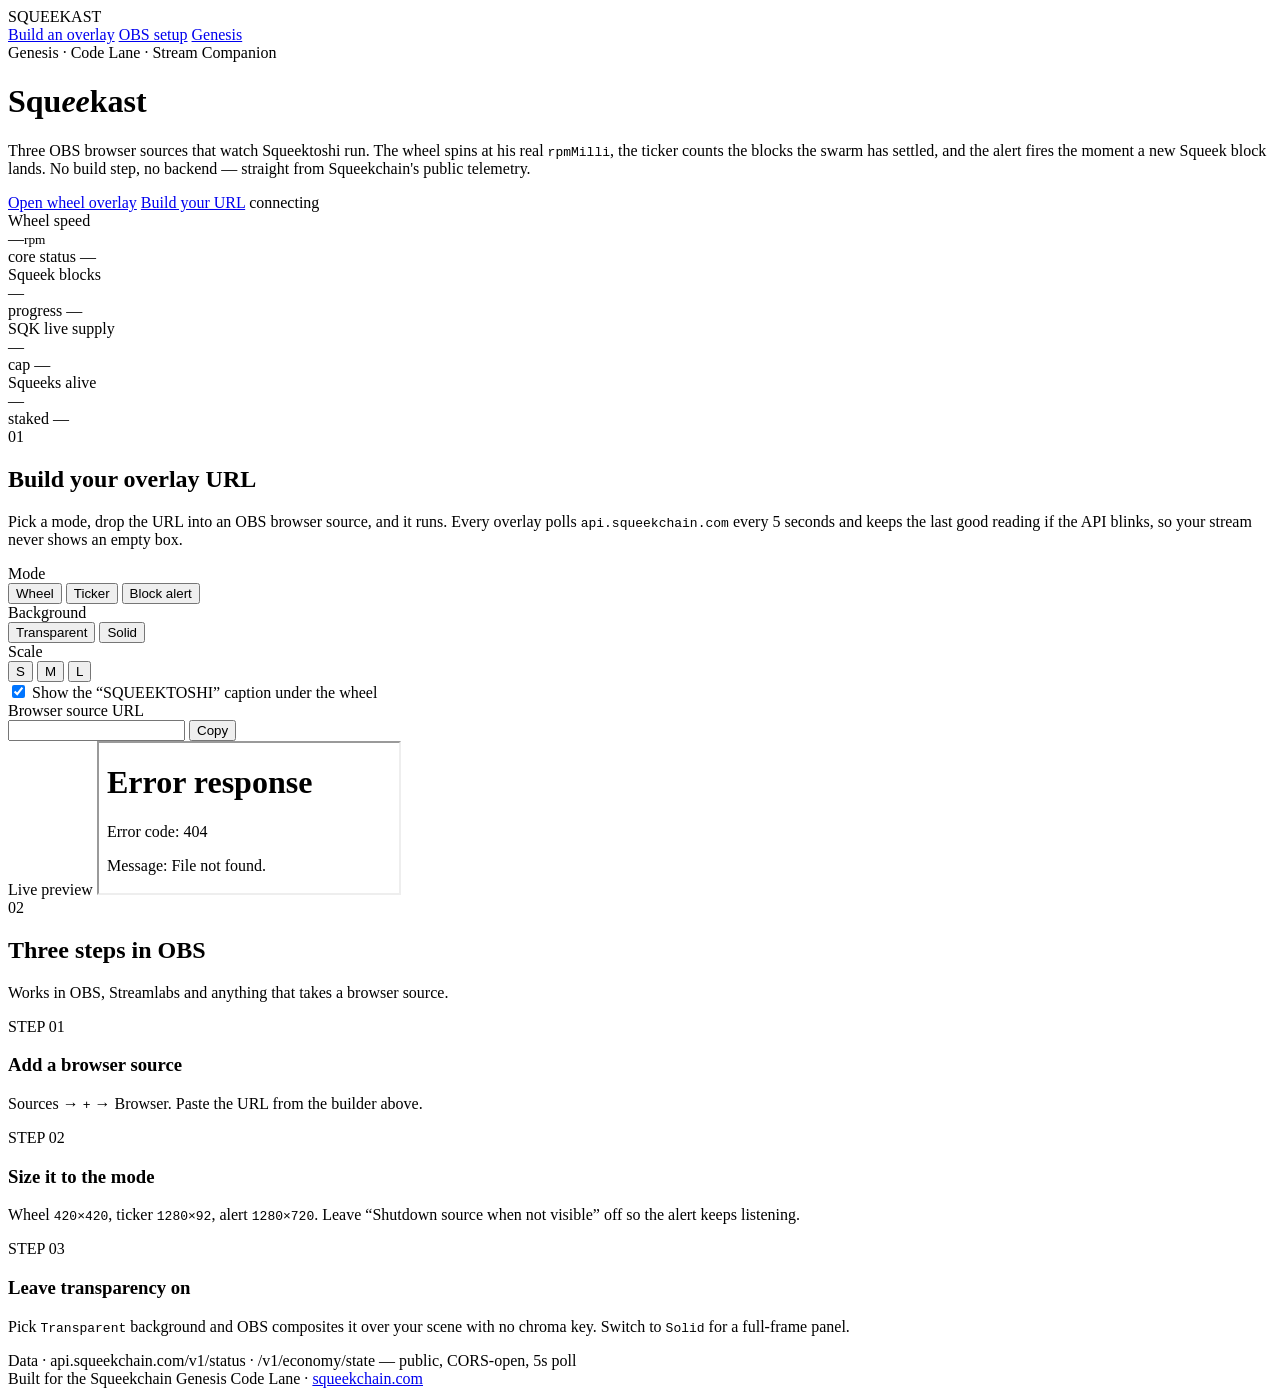
==== index.html @ b4c5d48c "Add index.html" ====
<!DOCTYPE html>
<html lang="en">
<head>
<meta charset="utf-8">
<meta name="viewport" content="width=device-width, initial-scale=1">
<title>Squeekast — livestream overlays for the hamster economy</title>
<meta name="description" content="Three OBS browser-source overlays that read Squeektoshi's wheel live: a spinning LED wheel, a mining ticker and a new-block alert. Built on Squeekchain's public telemetry.">
<meta name="squeekchain-verify" content="sqk-code-PENDING">
<link rel="icon" href="data:image/svg+xml,<svg xmlns='http://www.w3.org/2000/svg' viewBox='0 0 32 32'><circle cx='16' cy='16' r='13' fill='none' stroke='%23a85b2b' stroke-width='3' stroke-dasharray='3 4'/></svg>">
<link rel="stylesheet" href="assets/styles.css">
</head>
<body class="dots">

<div class="wrap">
  <nav class="nav">
    <div class="nav__brand"><i></i>SQUEEKAST</div>
    <div class="nav__links">
      <a href="#builder">Build an overlay</a>
      <a href="#setup">OBS setup</a>
      <a href="https://squeekchain.com/genesis/code" target="_blank" rel="noopener">Genesis</a>
    </div>
  </div>

  <header class="hero">
    <div class="eyebrow">Genesis · Code Lane · Stream Companion</div>
    <h1>Squ<em>ee</em>kast</h1>
    <p class="pitch">
      Three OBS browser sources that watch Squeektoshi run. The wheel spins at his real
      <code>rpmMilli</code>, the ticker counts the blocks the swarm has settled, and the alert
      fires the moment a new Squeek block lands. No build step, no backend — straight from
      Squeekchain's public telemetry.
    </p>
    <div class="actions">
      <a class="btn" href="overlay.html?o=wheel&bg=0" target="_blank" rel="noopener">Open wheel overlay</a>
      <a class="btn btn--ghost" href="#builder">Build your URL</a>
      <span class="pill" id="conn-pill" data-state="idle"><i></i><span id="conn-text">connecting</span></span>
    </div>
  </header>

  <section class="strip" aria-label="Live Squeekchain telemetry">
    <div class="stat">
      <div class="stat__k">Wheel speed</div>
      <div class="stat__v"><span id="s-rpm">—</span><small>rpm</small></div>
      <div class="stat__s" id="s-core">core status —</div>
    </div>
    <div class="stat">
      <div class="stat__k">Squeek blocks</div>
      <div class="stat__v" id="s-block">—</div>
      <div class="stat__s" id="s-progress">progress —</div>
    </div>
    <div class="stat">
      <div class="stat__k">SQK live supply</div>
      <div class="stat__v" id="s-supply">—</div>
      <div class="stat__s" id="s-cap">cap —</div>
    </div>
    <div class="stat">
      <div class="stat__k">Squeeks alive</div>
      <div class="stat__v" id="s-nft">—</div>
      <div class="stat__s" id="s-staked">staked —</div>
    </div>
  </section>

  <section class="section" id="builder">
    <div class="section__head"><span class="section__num">01</span><h2>Build your overlay URL</h2></div>
    <p class="section__lede">
      Pick a mode, drop the URL into an OBS browser source, and it runs. Every overlay polls
      <code>api.squeekchain.com</code> every 5 seconds and keeps the last good reading if the
      API blinks, so your stream never shows an empty box.
    </p>

    <div class="builder">
      <div class="card">
        <div class="field">
          <span class="field__label">Mode</span>
          <div class="seg" id="seg-mode">
            <button type="button" data-v="wheel" aria-pressed="true">Wheel</button>
            <button type="button" data-v="ticker" aria-pressed="false">Ticker</button>
            <button type="button" data-v="alert" aria-pressed="false">Block alert</button>
          </div>
        </div>
        <div class="field">
          <span class="field__label">Background</span>
          <div class="seg" id="seg-bg">
            <button type="button" data-v="0" aria-pressed="true">Transparent</button>
            <button type="button" data-v="1" aria-pressed="false">Solid</button>
          </div>
        </div>
        <div class="field">
          <span class="field__label">Scale</span>
          <div class="seg" id="seg-scale">
            <button type="button" data-v="0.75" aria-pressed="false">S</button>
            <button type="button" data-v="1" aria-pressed="true">M</button>
            <button type="button" data-v="1.35" aria-pressed="false">L</button>
          </div>
        </div>
        <div class="field">
          <label class="toggle">
            <input type="checkbox" id="chk-label" checked>
            Show the “SQUEEKTOSHI” caption under the wheel
          </label>
        </div>
        <div class="field" style="margin-bottom:0">
          <span class="field__label">Browser source URL</span>
          <div class="urlbox">
            <input id="out-url" readonly value="">
            <button class="copy" id="btn-copy" type="button">Copy</button>
          </div>
        </div>
      </div>

      <div class="preview">
        <span class="preview__tag">Live preview</span>
        <iframe id="preview" title="Overlay preview" src="overlay.html?o=wheel&bg=0"></iframe>
      </div>
    </div>
  </section>

  <section class="section" id="setup">
    <div class="section__head"><span class="section__num">02</span><h2>Three steps in OBS</h2></div>
    <p class="section__lede">Works in OBS, Streamlabs and anything that takes a browser source.</p>
    <div class="steps">
      <div class="step">
        <div class="step__n">STEP 01</div>
        <h3>Add a browser source</h3>
        <p>Sources → <code>+</code> → Browser. Paste the URL from the builder above.</p>
      </div>
      <div class="step">
        <div class="step__n">STEP 02</div>
        <h3>Size it to the mode</h3>
        <p>Wheel <code>420×420</code>, ticker <code>1280×92</code>, alert <code>1280×720</code>. Leave
           “Shutdown source when not visible” off so the alert keeps listening.</p>
      </div>
      <div class="step">
        <div class="step__n">STEP 03</div>
        <h3>Leave transparency on</h3>
        <p>Pick <code>Transparent</code> background and OBS composites it over your scene with no
           chroma key. Switch to <code>Solid</code> for a full-frame panel.</p>
      </div>
    </div>
  </section>

  <footer class="foot">
    <div>Data · api.squeekchain.com/v1/status · /v1/economy/state — public, CORS-open, 5s poll</div>
    <div>Built for the Squeekchain Genesis Code Lane · <a href="https://squeekchain.com" target="_blank" rel="noopener">squeekchain.com</a></div>
  </footer>
</div>

<script src="assets/app.js"></script>
</body>
</html>
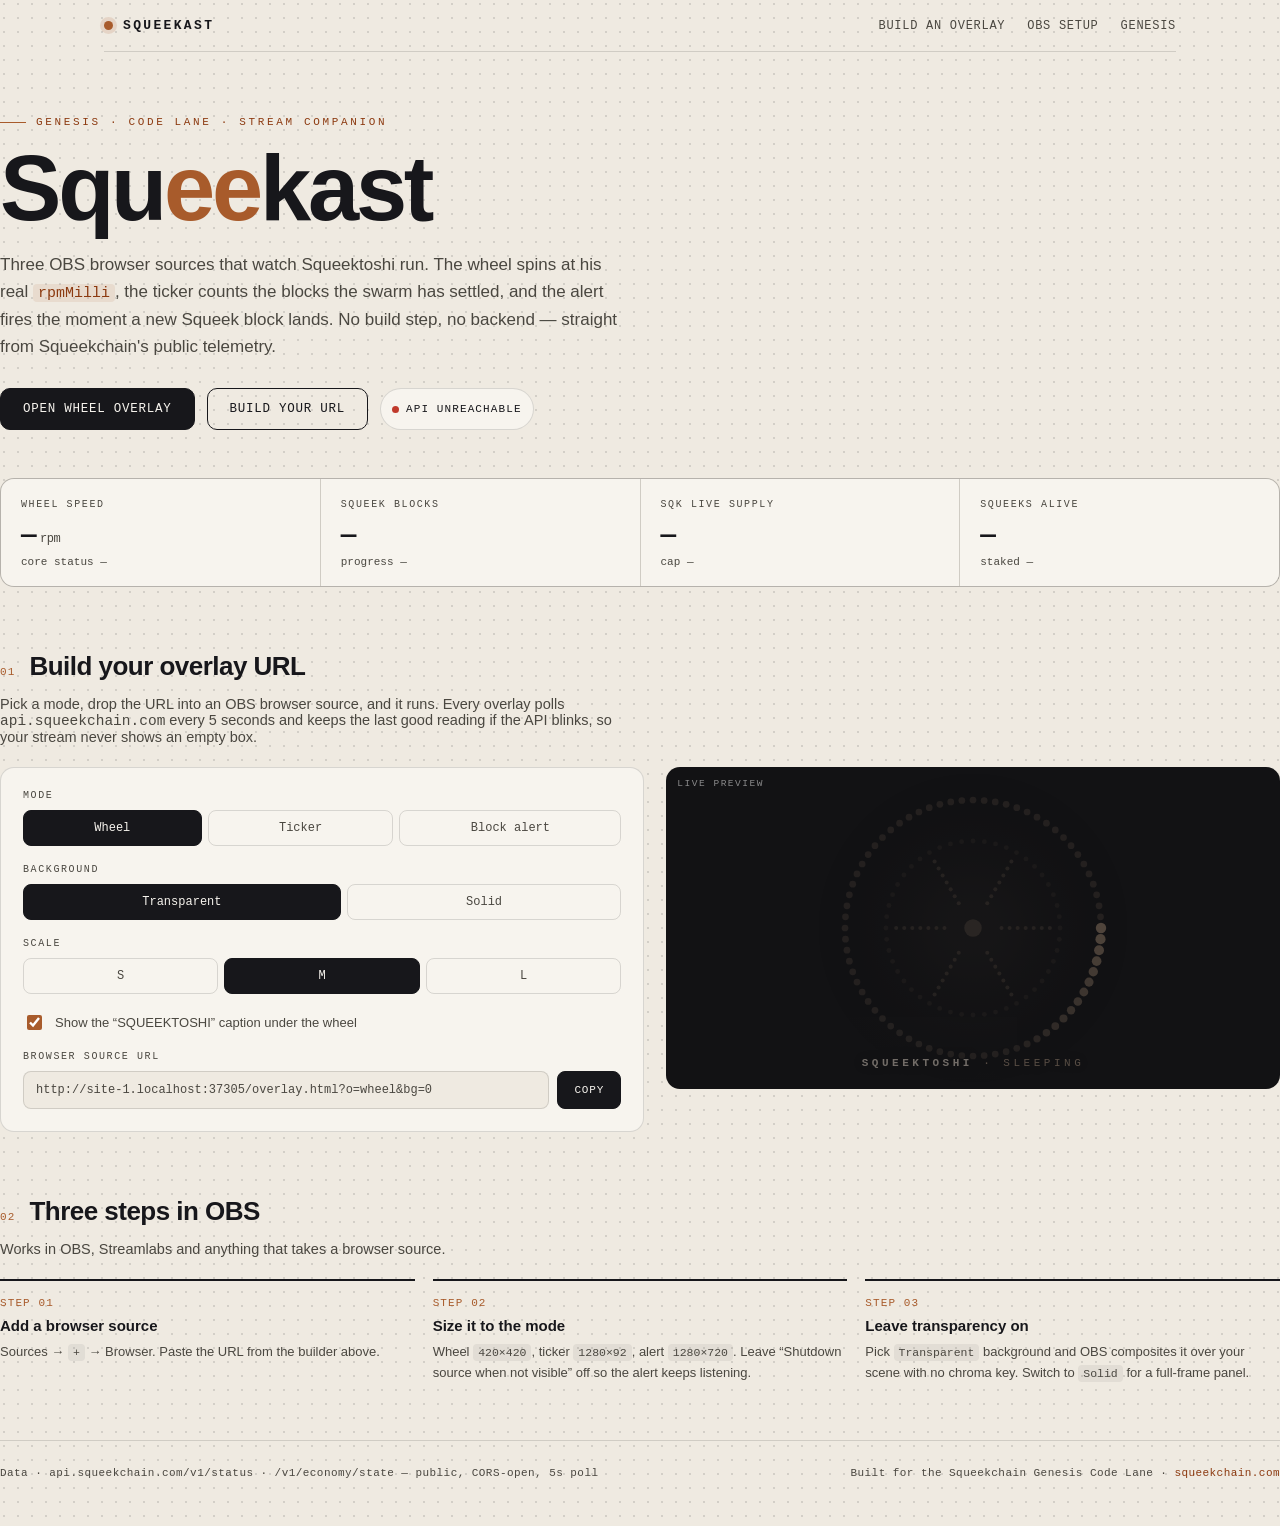
==== commit e06f4e40: "Add Squeekchain verification to index.html" ====
--- a/index.html
+++ b/index.html
@@ -5,7 +5,7 @@
 <meta name="viewport" content="width=device-width, initial-scale=1">
 <title>Squeekast — livestream overlays for the hamster economy</title>
 <meta name="description" content="Three OBS browser-source overlays that read Squeektoshi's wheel live: a spinning LED wheel, a mining ticker and a new-block alert. Built on Squeekchain's public telemetry.">
-<meta name="squeekchain-verify" content="sqk-code-PENDING">
+<meta name="squeekchain-project" content="2bc29163-ecb2-4f1a-808c-25b31d63ce1c">
 <link rel="icon" href="data:image/svg+xml,<svg xmlns='http://www.w3.org/2000/svg' viewBox='0 0 32 32'><circle cx='16' cy='16' r='13' fill='none' stroke='%23a85b2b' stroke-width='3' stroke-dasharray='3 4'/></svg>">
 <link rel="stylesheet" href="assets/styles.css">
 </head>
--- a/assets/styles.css
+++ b/assets/styles.css
@@ -0,0 +1,204 @@
+:root {
+  --paper: #efeae1;
+  --paper-2: #f7f4ee;
+  --ink: #17171b;
+  --ink-2: #4a4740;
+  --line: rgba(23, 23, 27, 0.14);
+  --copper: #a85b2b;
+  --copper-deep: #8c3a10;
+  --copper-soft: #e0b48c;
+  --dot: rgba(23, 23, 27, 0.13);
+  --radius: 14px;
+  --mono: ui-monospace, "SF Mono", "JetBrains Mono", Menlo, Consolas, monospace;
+  --sans: "Inter", "Helvetica Neue", Arial, "PingFang SC", "Microsoft YaHei", sans-serif;
+}
+
+* { box-sizing: border-box; }
+
+html, body { margin: 0; padding: 0; }
+
+body {
+  background-color: var(--paper);
+  color: var(--ink);
+  font-family: var(--sans);
+  -webkit-font-smoothing: antialiased;
+  min-height: 100vh;
+}
+
+.dots {
+  background-image: radial-gradient(circle, var(--dot) 1px, transparent 1.3px);
+  background-size: 14px 14px;
+  background-position: -3px -3px;
+}
+
+.wrap { max-width: 1120px; margin: 0 auto; padding: 0 24px; }
+
+/* ---------- nav ---------- */
+.nav {
+  display: flex; align-items: center; justify-content: space-between;
+  padding: 18px 0; border-bottom: 1px solid var(--line);
+}
+.nav__brand {
+  font-family: var(--mono); font-weight: 700; letter-spacing: 0.18em;
+  font-size: 13px; display: flex; align-items: center; gap: 10px;
+}
+.nav__brand i {
+  width: 9px; height: 9px; border-radius: 50%; background: var(--copper);
+  box-shadow: 0 0 0 4px rgba(168, 91, 43, 0.15);
+}
+.nav__links { display: flex; gap: 22px; align-items: center; font-size: 13px; }
+.nav__links a {
+  color: var(--ink-2); text-decoration: none; font-family: var(--mono);
+  letter-spacing: 0.06em; font-size: 12px; text-transform: uppercase;
+}
+.nav__links a:hover { color: var(--copper-deep); }
+
+/* ---------- hero ---------- */
+.hero { padding: 64px 0 40px; }
+.eyebrow {
+  font-family: var(--mono); font-size: 11px; letter-spacing: 0.24em;
+  text-transform: uppercase; color: var(--copper-deep); margin-bottom: 18px;
+  display: flex; align-items: center; gap: 10px;
+}
+.eyebrow::before { content: ""; width: 26px; height: 1px; background: var(--copper); }
+h1 {
+  font-size: clamp(44px, 8vw, 92px); line-height: 0.92; margin: 0 0 20px;
+  font-weight: 800; letter-spacing: -0.035em;
+}
+h1 em { font-style: normal; color: var(--copper); }
+.pitch {
+  max-width: 620px; font-size: 17px; line-height: 1.6; color: var(--ink-2); margin: 0 0 28px;
+}
+.pitch code {
+  font-family: var(--mono); font-size: 0.88em; background: rgba(168, 91, 43, 0.1);
+  padding: 1px 5px; border-radius: 4px; color: var(--copper-deep);
+}
+
+.actions { display: flex; gap: 12px; flex-wrap: wrap; }
+.btn {
+  display: inline-flex; align-items: center; gap: 9px; cursor: pointer;
+  font-family: var(--mono); font-size: 12.5px; letter-spacing: 0.06em;
+  text-transform: uppercase; text-decoration: none;
+  padding: 13px 22px; border-radius: 10px; border: 1px solid var(--ink);
+  background: var(--ink); color: var(--paper-2); transition: transform 0.12s, background 0.12s;
+}
+.btn:hover { transform: translateY(-1px); }
+.btn--ghost { background: transparent; color: var(--ink); }
+.btn--ghost:hover { background: rgba(23, 23, 27, 0.05); }
+.btn--sm { padding: 9px 15px; font-size: 11px; }
+
+/* ---------- live strip ---------- */
+.strip {
+  display: grid; grid-template-columns: repeat(4, 1fr); gap: 1px;
+  background: var(--line); border: 1px solid var(--line);
+  border-radius: var(--radius); overflow: hidden; margin: 8px 0 56px;
+}
+.stat { background: var(--paper-2); padding: 20px 20px 18px; }
+.stat__k {
+  font-family: var(--mono); font-size: 10px; letter-spacing: 0.16em;
+  text-transform: uppercase; color: var(--ink-2); margin-bottom: 10px;
+}
+.stat__v {
+  font-family: var(--mono); font-size: 26px; font-weight: 700;
+  letter-spacing: -0.02em; font-variant-numeric: tabular-nums;
+}
+.stat__v small { font-size: 12px; font-weight: 500; color: var(--ink-2); margin-left: 4px; }
+.stat__s { font-size: 11px; color: var(--ink-2); margin-top: 6px; font-family: var(--mono); }
+
+.pill {
+  display: inline-flex; align-items: center; gap: 7px; font-family: var(--mono);
+  font-size: 11px; letter-spacing: 0.1em; text-transform: uppercase;
+  padding: 5px 11px; border-radius: 999px; border: 1px solid var(--line);
+  background: var(--paper-2);
+}
+.pill i { width: 7px; height: 7px; border-radius: 50%; background: #9a9a9a; }
+.pill[data-state="live"] i { background: #2e9e5b; box-shadow: 0 0 0 3px rgba(46, 158, 91, 0.18); }
+.pill[data-state="idle"] i { background: #b98a2c; }
+.pill[data-state="stale"] i { background: #c0392b; }
+
+/* ---------- section ---------- */
+.section { padding: 8px 0 56px; }
+.section__head { display: flex; align-items: baseline; gap: 14px; margin-bottom: 6px; }
+.section__num {
+  font-family: var(--mono); font-size: 11px; color: var(--copper);
+  letter-spacing: 0.1em;
+}
+h2 { font-size: 26px; margin: 0 0 8px; letter-spacing: -0.02em; }
+.section__lede { color: var(--ink-2); font-size: 14.5px; margin: 0 0 22px; max-width: 640px; }
+
+/* ---------- builder ---------- */
+.builder {
+  display: grid; grid-template-columns: 1.05fr 1fr; gap: 22px; align-items: start;
+}
+.card {
+  background: var(--paper-2); border: 1px solid var(--line);
+  border-radius: var(--radius); padding: 22px;
+}
+.field { margin-bottom: 18px; }
+.field__label {
+  display: block; font-family: var(--mono); font-size: 10px; letter-spacing: 0.16em;
+  text-transform: uppercase; color: var(--ink-2); margin-bottom: 9px;
+}
+.seg { display: flex; gap: 6px; flex-wrap: wrap; }
+.seg button {
+  flex: 1 1 auto; cursor: pointer; font-family: var(--mono); font-size: 12px;
+  padding: 10px 12px; border-radius: 8px; border: 1px solid var(--line);
+  background: transparent; color: var(--ink-2); transition: all 0.12s;
+}
+.seg button:hover { border-color: var(--copper-soft); color: var(--ink); }
+.seg button[aria-pressed="true"] {
+  background: var(--ink); border-color: var(--ink); color: var(--paper-2);
+}
+.toggle { display: flex; align-items: center; gap: 10px; font-size: 13px; color: var(--ink-2); }
+.toggle input { accent-color: var(--copper); width: 15px; height: 15px; }
+
+.urlbox {
+  display: flex; gap: 8px; align-items: stretch; margin-top: 4px;
+}
+.urlbox input {
+  flex: 1; font-family: var(--mono); font-size: 12px; padding: 11px 12px;
+  border-radius: 8px; border: 1px solid var(--line); background: var(--paper);
+  color: var(--ink-2); min-width: 0;
+}
+.copy {
+  font-family: var(--mono); font-size: 11px; letter-spacing: 0.08em;
+  text-transform: uppercase; padding: 0 16px; border-radius: 8px; cursor: pointer;
+  border: 1px solid var(--ink); background: var(--ink); color: var(--paper-2);
+}
+.copy:hover { background: var(--copper-deep); border-color: var(--copper-deep); }
+.copy[data-done="1"] { background: #2e9e5b; border-color: #2e9e5b; }
+
+.preview {
+  border: 1px solid var(--line); border-radius: var(--radius); overflow: hidden;
+  background: #121214; position: relative; min-height: 320px;
+}
+.preview iframe { width: 100%; height: 320px; border: 0; display: block; }
+.preview__tag {
+  position: absolute; top: 10px; left: 10px; font-family: var(--mono);
+  font-size: 9.5px; letter-spacing: 0.16em; text-transform: uppercase;
+  color: rgba(255, 255, 255, 0.5); pointer-events: none;
+}
+
+/* ---------- steps ---------- */
+.steps { display: grid; grid-template-columns: repeat(3, 1fr); gap: 18px; }
+.step { border-top: 2px solid var(--ink); padding-top: 16px; }
+.step__n { font-family: var(--mono); font-size: 11px; color: var(--copper); letter-spacing: 0.1em; }
+.step h3 { font-size: 15px; margin: 8px 0 8px; }
+.step p { font-size: 13px; line-height: 1.6; color: var(--ink-2); margin: 0; }
+.step code {
+  font-family: var(--mono); font-size: 11.5px; background: rgba(23, 23, 27, 0.06);
+  padding: 2px 5px; border-radius: 4px; word-break: break-all;
+}
+
+/* ---------- footer ---------- */
+.foot {
+  border-top: 1px solid var(--line); padding: 26px 0 44px;
+  display: flex; justify-content: space-between; gap: 20px; flex-wrap: wrap;
+  font-family: var(--mono); font-size: 11px; color: var(--ink-2); letter-spacing: 0.04em;
+}
+.foot a { color: var(--copper-deep); text-decoration: none; }
+
+@media (max-width: 880px) {
+  .builder, .steps { grid-template-columns: 1fr; }
+  .strip { grid-template-columns: repeat(2, 1fr); }
+}
